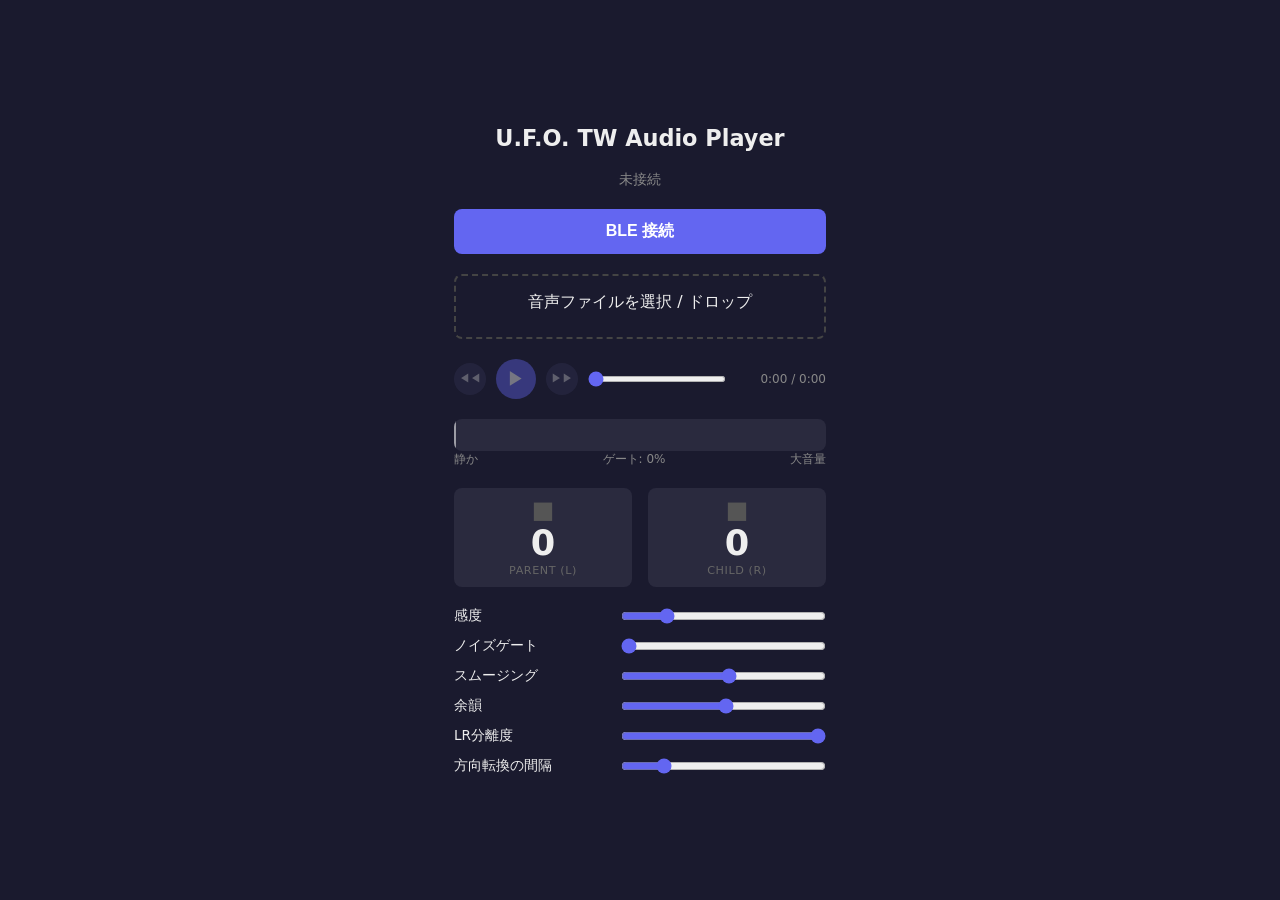
==== index.html @ 6105f5cb "feat: audio-reactive motor control for U.F.O. TW" ====
<!DOCTYPE html>
<html lang="ja">
<head>
<meta charset="UTF-8">
<meta name="viewport" content="width=device-width, initial-scale=1.0">
<title>U.F.O. TW Audio Player</title>
<link rel="stylesheet" href="style.css">
</head>
<body>
<div class="container">
    <h1>U.F.O. TW Audio Player</h1>
    <div class="status" id="status">未接続</div>
    <button class="btn-action btn-connect" id="btnConnect">BLE 接続</button>

    <!-- file picker -->
    <div class="file-area" id="fileArea">
        <span>音声ファイルを選択 / ドロップ</span>
        <span class="file-name" id="fileName"></span>
        <input type="file" id="fileInput" accept="audio/*" multiple>
    </div>

    <!-- player -->
    <div class="player">
        <div class="player-row">
            <button class="btn-round btn-nav" id="btnPrev" disabled>&#9664;&#9664;</button>
            <button class="btn-round btn-play" id="btnPlay" disabled>&#9654;</button>
            <button class="btn-round btn-nav" id="btnNext" disabled>&#9654;&#9654;</button>
            <input type="range" class="seek-bar" id="seekBar" min="0" max="1" step="0.001" value="0">
            <span class="time-label" id="timeLabel">0:00 / 0:00</span>
        </div>
        <ol class="track-list" id="trackList"></ol>
    </div>

    <!-- meter -->
    <div>
        <div class="meter-container">
            <div class="meter-fill" id="meterFill"></div>
            <div class="meter-gate" id="meterGate" style="left: 0%"></div>
        </div>
        <div class="meter-label">
            <span>静か</span>
            <span id="gateLabel">ゲート: 0%</span>
            <span>大音量</span>
        </div>
    </div>

    <!-- motor display (dual) -->
    <div class="motor-display">
        <div class="motor-unit">
            <div class="motor-dir" id="parentDirVis">■</div>
            <div class="motor-speed-val" id="parentSpeedVis">0</div>
            <div class="motor-unit-label">Parent (L)</div>
        </div>
        <div class="motor-unit">
            <div class="motor-dir" id="childDirVis">■</div>
            <div class="motor-speed-val" id="childSpeedVis">0</div>
            <div class="motor-unit-label">Child (R)</div>
        </div>
    </div>

    <div class="controls">
        <label>
            感度
            <input type="range" id="sensitivity" min="1" max="6" step="0.1" value="2">
        </label>
        <label>
            ノイズゲート
            <input type="range" id="gate" min="0" max="30" step="1" value="0">
        </label>
        <label>
            スムージング
            <input type="range" id="smoothing" min="0.8" max="0.99" step="0.005" value="0.9">
        </label>
        <label>
            余韻
            <input type="range" id="sustain" min="0" max="0.98" step="0.01" value="0.5">
        </label>
        <label>
            LR分離度
            <input type="range" id="separation" min="0" max="1" step="0.05" value="1">
        </label>
        <label>
            方向転換の間隔
            <input type="range" id="beatCooldown" min="10" max="120" step="5" value="30">
        </label>
    </div>

</div>

<script type="module" src="app.js"></script>
</body>
</html>
---- style.css ----
:root {
    --color-accent: #6366f1;
    --color-accent-alt: #f472b6;
    --color-success: #4ade80;
    --color-danger: #ef4444;
    --color-panel: #2a2a3e;
    --color-panel-hover: #3a3a5e;
    --color-muted: #888;
    --color-bg: #1a1a2e;
}

* { box-sizing: border-box; margin: 0; padding: 0; }

body {
    font-family: system-ui, sans-serif;
    background: var(--color-bg);
    color: #eee;
    display: flex;
    justify-content: center;
    align-items: center;
    min-height: 100dvh;
}

.container {
    width: min(420px, 90vw);
    display: flex;
    flex-direction: column;
    gap: 20px;
    padding: 24px;
}

h1 { font-size: 1.4rem; text-align: center; }

.status {
    text-align: center;
    font-size: 0.85rem;
    color: var(--color-muted);
}
.status.connected { color: var(--color-success); }

/* ---- file picker ---- */

.file-area {
    display: flex;
    flex-direction: column;
    align-items: center;
    gap: 8px;
    padding: 16px;
    border: 2px dashed #444;
    border-radius: 8px;
    cursor: pointer;
    transition: border-color 0.15s;
}
.file-area:hover,
.file-area.dragover { border-color: var(--color-accent); }
.file-area input { display: none; }
.file-name { font-size: 0.85rem; color: #aaa; }

/* ---- player ---- */

.player { display: flex; flex-direction: column; gap: 8px; }

.player-row {
    display: flex;
    align-items: center;
    gap: 10px;
}

.btn-round {
    border-radius: 50%;
    border: none;
    color: #fff;
    cursor: pointer;
    flex-shrink: 0;
    display: flex;
    align-items: center;
    justify-content: center;
}
.btn-round:disabled { opacity: 0.4; cursor: not-allowed; }

.btn-play {
    width: 40px; height: 40px;
    background: var(--color-accent);
    font-size: 1.1rem;
}

.btn-nav {
    width: 32px; height: 32px;
    background: var(--color-panel-hover);
    font-size: 0.7rem;
}
.btn-nav:disabled { opacity: 0.3; }

.seek-bar {
    flex: 1;
    accent-color: var(--color-accent);
    height: 6px;
}

.time-label {
    font-size: 0.75rem;
    color: var(--color-muted);
    font-variant-numeric: tabular-nums;
    min-width: 90px;
    text-align: right;
}

.track-list {
    list-style: none;
    max-height: 120px;
    overflow-y: auto;
    border-radius: 6px;
    background: var(--color-panel);
}
.track-list:empty { display: none; }
.track-list li {
    padding: 6px 10px;
    font-size: 0.8rem;
    color: #aaa;
    cursor: pointer;
    border-bottom: 1px solid #333;
}
.track-list li:last-child { border-bottom: none; }
.track-list li:hover { background: var(--color-panel-hover); }
.track-list li.active { color: #fff; background: var(--color-accent); }

/* ---- meter ---- */

.meter-container {
    position: relative;
    height: 32px;
    background: var(--color-panel);
    border-radius: 8px;
    overflow: hidden;
}

.meter-fill {
    height: 100%;
    width: 0%;
    background: linear-gradient(90deg, #22c55e, #eab308, var(--color-danger));
    border-radius: 8px;
    transition: width 60ms linear;
}

.meter-gate {
    position: absolute;
    top: 0; bottom: 0;
    width: 2px;
    background: #fff8;
}

.meter-label {
    display: flex;
    justify-content: space-between;
    font-size: 0.75rem;
    color: var(--color-muted);
}

/* ---- motor display ---- */

.motor-display {
    display: flex;
    justify-content: center;
    gap: 16px;
}

.motor-unit {
    text-align: center;
    flex: 1;
    padding: 10px 8px;
    background: var(--color-panel);
    border-radius: 8px;
}

.motor-dir {
    font-size: 1.5rem;
    line-height: 1;
    color: #555;
    transition: color 0.12s;
}
.motor-dir.cw  { color: var(--color-accent); }
.motor-dir.ccw { color: var(--color-accent-alt); }

.motor-speed-val {
    font-size: 2.2rem;
    font-weight: bold;
    font-variant-numeric: tabular-nums;
    line-height: 1.2;
}

.motor-unit-label {
    font-size: 0.7rem;
    color: #666;
    text-transform: uppercase;
    letter-spacing: 0.05em;
}

/* ---- controls ---- */

.controls { display: flex; flex-direction: column; gap: 12px; }

.controls label {
    display: flex;
    justify-content: space-between;
    align-items: center;
    font-size: 0.85rem;
}

input[type=range] { width: 55%; accent-color: var(--color-accent); }

/* ---- action button ---- */

button.btn-action {
    padding: 12px;
    border: none;
    border-radius: 8px;
    font-size: 1rem;
    font-weight: 600;
    cursor: pointer;
    transition: opacity 0.15s;
}
button.btn-action:active { opacity: 0.8; }

.btn-connect { background: var(--color-accent); color: #fff; }
.btn-connect.active { background: var(--color-danger); }

button.btn-action:disabled { opacity: 0.4; cursor: not-allowed; }
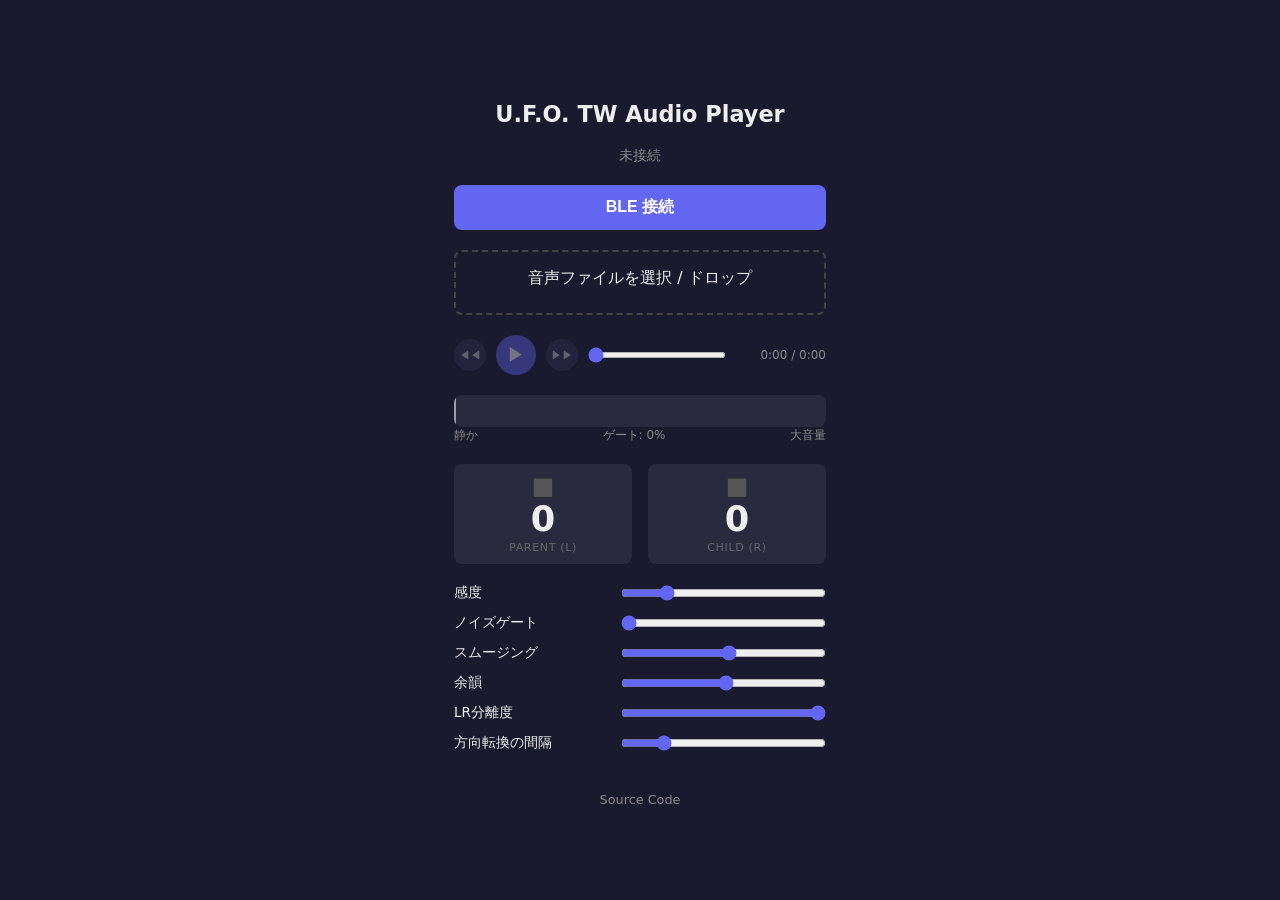
==== commit e6d19b98: "feat: add footer with source code link and style adjustments" ====
--- a/index.html
+++ b/index.html
@@ -4,6 +4,23 @@
 <meta charset="UTF-8">
 <meta name="viewport" content="width=device-width, initial-scale=1.0">
 <title>U.F.O. TW Audio Player</title>
+<meta name="description" content="音声ファイルを解析し、BLE 経由で U.F.O. TW のモーターをリアクティブに制御する Web アプリ">
+<!-- OGP -->
+<meta property="og:type" content="website">
+<meta property="og:title" content="U.F.O. TW Audio Player">
+<meta property="og:description" content="音声ファイルを解析し、BLE 経由で U.F.O. TW のモーターをリアクティブに制御する Web アプリ">
+<meta property="og:url" content="https://nerahikada.github.io/ufo-tw-audio-reactive/">
+<meta property="og:image" content="https://nerahikada.github.io/ufo-tw-audio-reactive/assets/og-image.png">
+<meta property="og:image:width" content="1200">
+<meta property="og:image:height" content="630">
+<meta property="og:image:type" content="image/png">
+<meta property="og:site_name" content="U.F.O. TW Audio Player">
+<meta property="og:locale" content="ja_JP">
+<!-- Twitter Card -->
+<meta name="twitter:card" content="summary_large_image">
+<meta name="twitter:title" content="U.F.O. TW Audio Player">
+<meta name="twitter:description" content="音声ファイルを解析し、BLE 経由で U.F.O. TW のモーターをリアクティブに制御する Web アプリ">
+<meta name="twitter:image" content="https://nerahikada.github.io/ufo-tw-audio-reactive/assets/og-image.png">
 <link rel="stylesheet" href="style.css">
 </head>
 <body>
@@ -87,6 +104,11 @@
 
 </div>
 
+<footer class="footer">
+    <a href="https://github.com/Nerahikada/ufo-tw-audio-reactive" target="_blank" rel="noopener noreferrer">Source Code</a>
+</footer>
+
+<script>if(location.hostname==='nerahikada.github.io'){const s=document.createElement('script');s.async=true;s.src='https://www.googletagmanager.com/gtag/js?id=G-TZDD51JQSV';document.head.appendChild(s);window.dataLayer=window.dataLayer||[];function gtag(){dataLayer.push(arguments)}gtag('js',new Date());gtag('config','G-TZDD51JQSV')}</script>
 <script type="module" src="app.js"></script>
 </body>
 </html>
--- a/style.css
+++ b/style.css
@@ -16,6 +16,7 @@
     background: var(--color-bg);
     color: #eee;
     display: flex;
+    flex-direction: column;
     justify-content: center;
     align-items: center;
     min-height: 100dvh;
@@ -225,3 +226,20 @@
 .btn-connect.active { background: var(--color-danger); }
 
 button.btn-action:disabled { opacity: 0.4; cursor: not-allowed; }
+
+/* ---- footer ---- */
+
+.footer {
+    text-align: center;
+    padding: 16px 0;
+    font-size: 0.8rem;
+    color: var(--color-muted);
+}
+
+.footer a {
+    color: var(--color-muted);
+    text-decoration: none;
+    transition: color 0.15s;
+}
+
+.footer a:hover { color: #eee; }
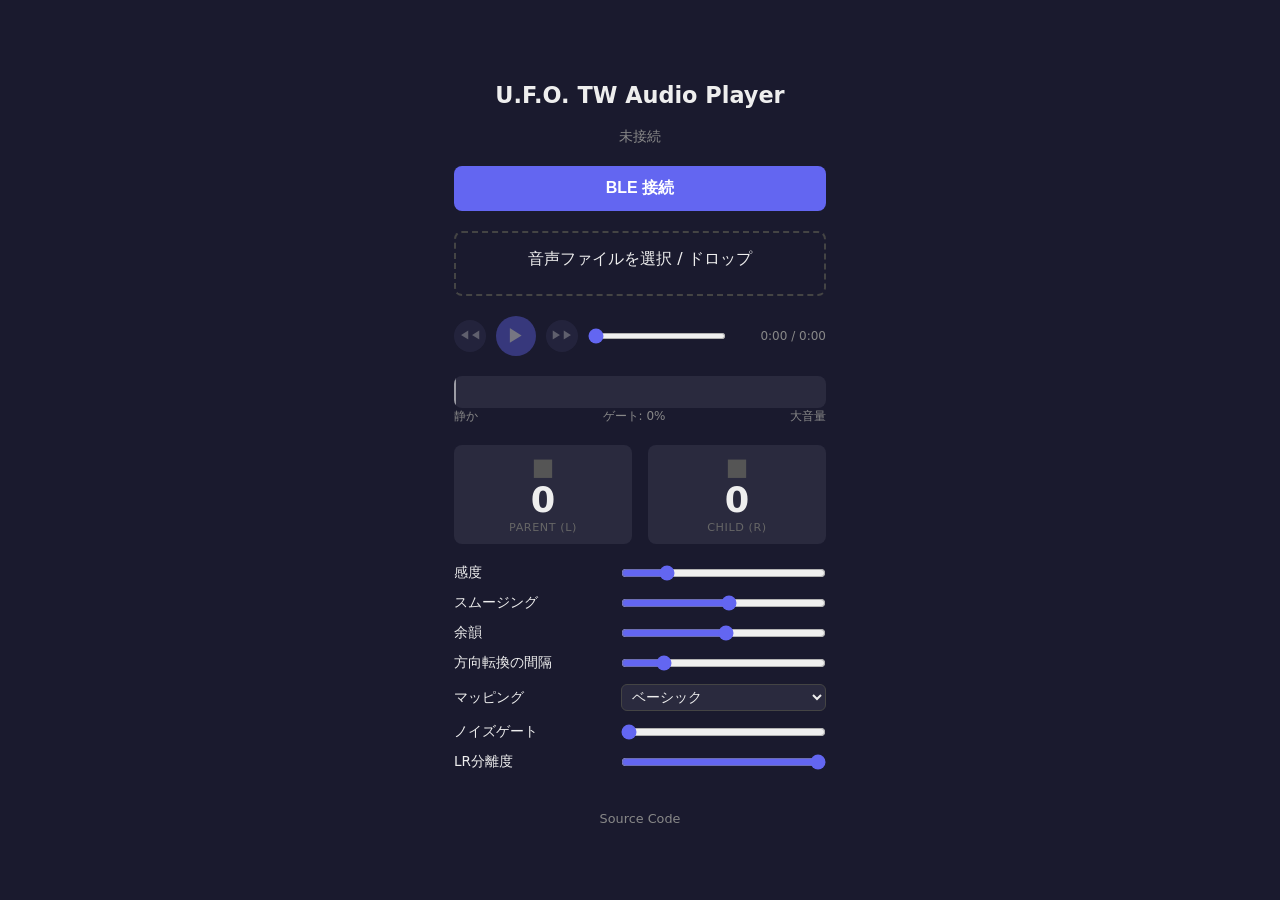
==== commit 0679394e: "refactor: introduce MappingPolicy pattern for motor control Extract hardcoded audio-to-motor mapping" ====
--- a/index.html
+++ b/index.html
@@ -56,7 +56,7 @@
         </div>
         <div class="meter-label">
             <span>静か</span>
-            <span id="gateLabel">ゲート: 0%</span>
+            <span id="gateLabel"></span>
             <span>大音量</span>
         </div>
     </div>
@@ -81,10 +81,6 @@
             <input type="range" id="sensitivity" min="1" max="6" step="0.1" value="2">
         </label>
         <label>
-            ノイズゲート
-            <input type="range" id="gate" min="0" max="30" step="1" value="0">
-        </label>
-        <label>
             スムージング
             <input type="range" id="smoothing" min="0.8" max="0.99" step="0.005" value="0.9">
         </label>
@@ -93,13 +89,14 @@
             <input type="range" id="sustain" min="0" max="0.98" step="0.01" value="0.5">
         </label>
         <label>
-            LR分離度
-            <input type="range" id="separation" min="0" max="1" step="0.05" value="1">
-        </label>
-        <label>
             方向転換の間隔
             <input type="range" id="beatCooldown" min="10" max="120" step="5" value="30">
         </label>
+        <label>
+            マッピング
+            <select id="policySelect"></select>
+        </label>
+        <div id="policyControls"></div>
     </div>
 
 </div>
--- a/style.css
+++ b/style.css
@@ -209,6 +209,19 @@
 
 input[type=range] { width: 55%; accent-color: var(--color-accent); }
 
+select {
+    width: 55%;
+    padding: 4px 6px;
+    border: 1px solid #444;
+    border-radius: 6px;
+    background: var(--color-panel);
+    color: #eee;
+    font-size: 0.85rem;
+    accent-color: var(--color-accent);
+}
+
+#policyControls { display: contents; }
+
 /* ---- action button ---- */
 
 button.btn-action {
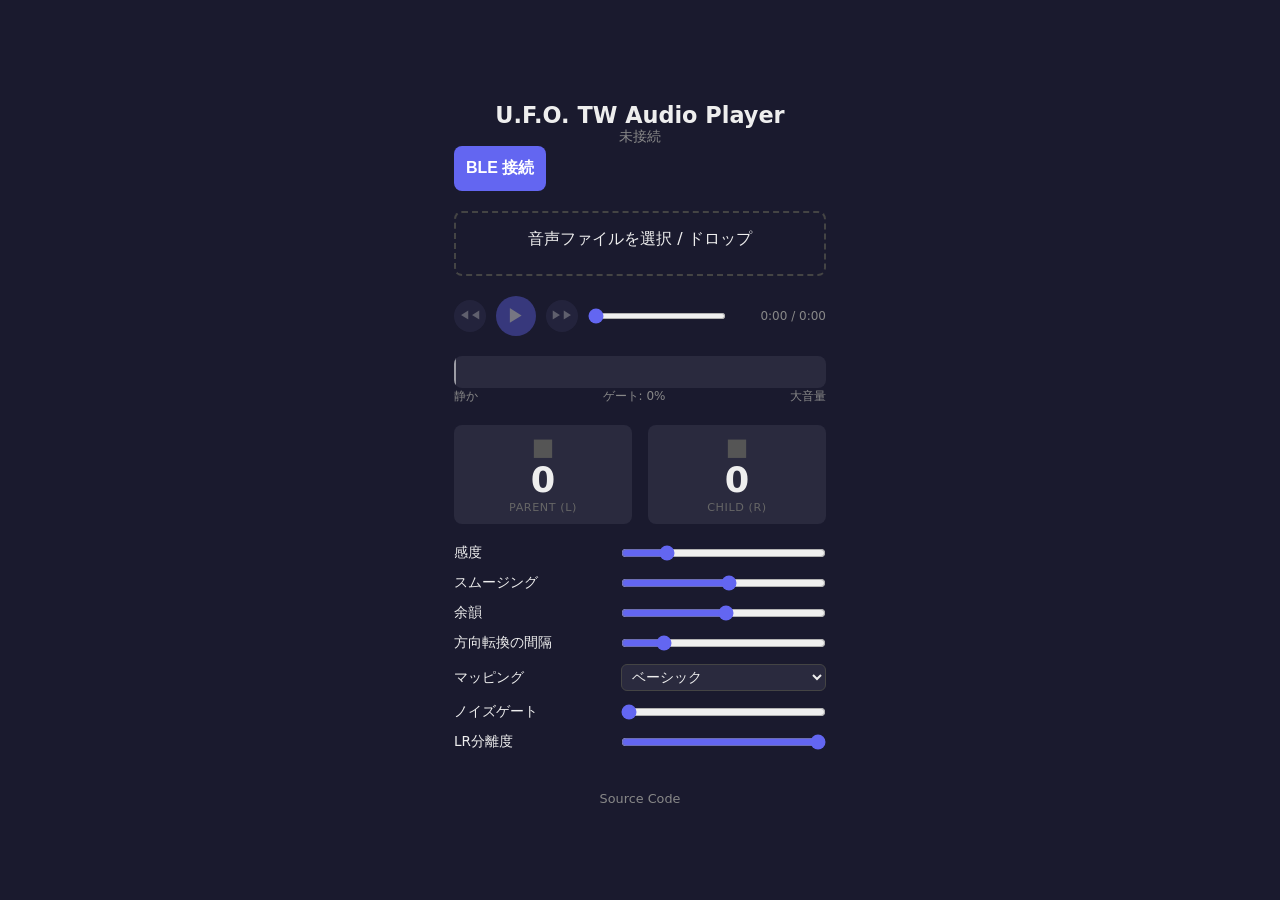
==== commit 612da0c0: "refactor: wrap header elements for desktop inline layout" ====
--- a/index.html
+++ b/index.html
@@ -25,9 +25,13 @@
 </head>
 <body>
 <div class="container">
-    <h1>U.F.O. TW Audio Player</h1>
-    <div class="status" id="status">未接続</div>
-    <button class="btn-action btn-connect" id="btnConnect">BLE 接続</button>
+    <div class="header">
+        <h1>U.F.O. TW Audio Player</h1>
+        <div class="header-end">
+            <div class="status" id="status">未接続</div>
+            <button class="btn-action btn-connect" id="btnConnect">BLE 接続</button>
+        </div>
+    </div>
 
     <!-- file picker -->
     <div class="file-area" id="fileArea">
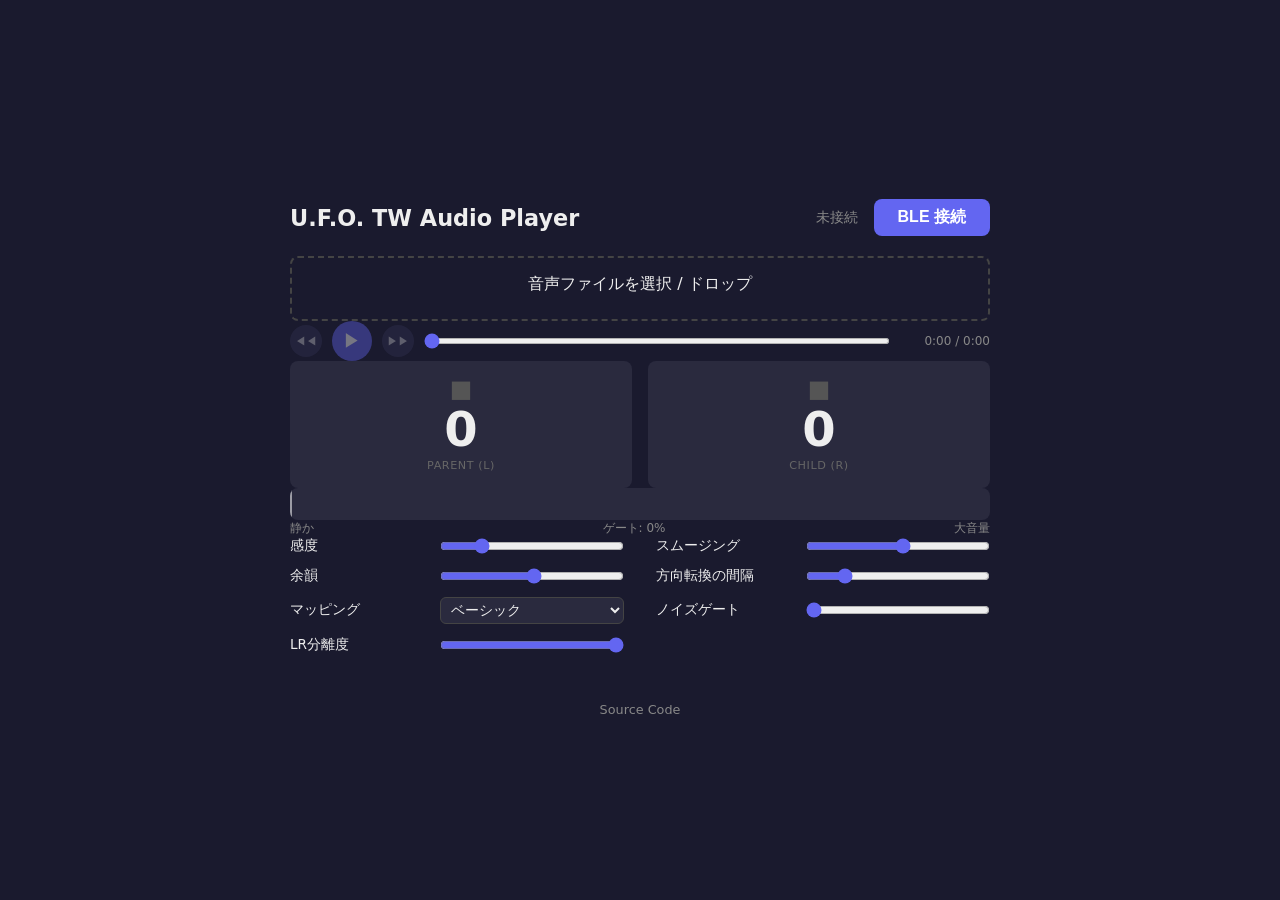
==== commit 2e2e54f6: "refactor: group sections into source and dashboard panels" ====
--- a/index.html
+++ b/index.html
@@ -33,74 +33,82 @@
         </div>
     </div>
 
-    <!-- file picker -->
-    <div class="file-area" id="fileArea">
-        <span>音声ファイルを選択 / ドロップ</span>
-        <span class="file-name" id="fileName"></span>
-        <input type="file" id="fileInput" accept="audio/*" multiple>
-    </div>
+    <div class="main-content">
+    <!-- panel: audio source -->
+    <div class="panel-source">
+        <!-- file picker -->
+        <div class="file-area" id="fileArea">
+            <span>音声ファイルを選択 / ドロップ</span>
+            <span class="file-name" id="fileName"></span>
+            <input type="file" id="fileInput" accept="audio/*" multiple>
+        </div>
 
-    <!-- player -->
-    <div class="player">
-        <div class="player-row">
-            <button class="btn-round btn-nav" id="btnPrev" disabled>&#9664;&#9664;</button>
-            <button class="btn-round btn-play" id="btnPlay" disabled>&#9654;</button>
-            <button class="btn-round btn-nav" id="btnNext" disabled>&#9654;&#9654;</button>
-            <input type="range" class="seek-bar" id="seekBar" min="0" max="1" step="0.001" value="0">
-            <span class="time-label" id="timeLabel">0:00 / 0:00</span>
-        </div>
-        <ol class="track-list" id="trackList"></ol>
-    </div>
-
-    <!-- meter -->
-    <div>
-        <div class="meter-container">
-            <div class="meter-fill" id="meterFill"></div>
-            <div class="meter-gate" id="meterGate" style="left: 0%"></div>
-        </div>
-        <div class="meter-label">
-            <span>静か</span>
-            <span id="gateLabel"></span>
-            <span>大音量</span>
+        <!-- player -->
+        <div class="player">
+            <div class="player-row">
+                <button class="btn-round btn-nav" id="btnPrev" disabled>&#9664;&#9664;</button>
+                <button class="btn-round btn-play" id="btnPlay" disabled>&#9654;</button>
+                <button class="btn-round btn-nav" id="btnNext" disabled>&#9654;&#9654;</button>
+                <input type="range" class="seek-bar" id="seekBar" min="0" max="1" step="0.001" value="0">
+                <span class="time-label" id="timeLabel">0:00 / 0:00</span>
+            </div>
+            <ol class="track-list" id="trackList"></ol>
         </div>
     </div>
 
-    <!-- motor display (dual) -->
-    <div class="motor-display">
-        <div class="motor-unit">
-            <div class="motor-dir" id="parentDirVis">■</div>
-            <div class="motor-speed-val" id="parentSpeedVis">0</div>
-            <div class="motor-unit-label">Parent (L)</div>
+    <!-- panel: dashboard -->
+    <div class="panel-dashboard">
+        <!-- motor display (dual) -->
+        <div class="motor-display">
+            <div class="motor-unit">
+                <div class="motor-dir" id="parentDirVis">■</div>
+                <div class="motor-speed-val" id="parentSpeedVis">0</div>
+                <div class="motor-unit-label">Parent (L)</div>
+            </div>
+            <div class="motor-unit">
+                <div class="motor-dir" id="childDirVis">■</div>
+                <div class="motor-speed-val" id="childSpeedVis">0</div>
+                <div class="motor-unit-label">Child (R)</div>
+            </div>
         </div>
-        <div class="motor-unit">
-            <div class="motor-dir" id="childDirVis">■</div>
-            <div class="motor-speed-val" id="childSpeedVis">0</div>
-            <div class="motor-unit-label">Child (R)</div>
+
+        <!-- meter -->
+        <div>
+            <div class="meter-container">
+                <div class="meter-fill" id="meterFill"></div>
+                <div class="meter-gate" id="meterGate" style="left: 0%"></div>
+            </div>
+            <div class="meter-label">
+                <span>静か</span>
+                <span id="gateLabel"></span>
+                <span>大音量</span>
+            </div>
+        </div>
+
+        <div class="controls">
+            <label>
+                感度
+                <input type="range" id="sensitivity" min="1" max="6" step="0.1" value="2">
+            </label>
+            <label>
+                スムージング
+                <input type="range" id="smoothing" min="0.8" max="0.99" step="0.005" value="0.9">
+            </label>
+            <label>
+                余韻
+                <input type="range" id="sustain" min="0" max="0.98" step="0.01" value="0.5">
+            </label>
+            <label>
+                方向転換の間隔
+                <input type="range" id="beatCooldown" min="10" max="120" step="5" value="30">
+            </label>
+            <label>
+                マッピング
+                <select id="policySelect"></select>
+            </label>
+            <div id="policyControls"></div>
         </div>
     </div>
-
-    <div class="controls">
-        <label>
-            感度
-            <input type="range" id="sensitivity" min="1" max="6" step="0.1" value="2">
-        </label>
-        <label>
-            スムージング
-            <input type="range" id="smoothing" min="0.8" max="0.99" step="0.005" value="0.9">
-        </label>
-        <label>
-            余韻
-            <input type="range" id="sustain" min="0" max="0.98" step="0.01" value="0.5">
-        </label>
-        <label>
-            方向転換の間隔
-            <input type="range" id="beatCooldown" min="10" max="120" step="5" value="30">
-        </label>
-        <label>
-            マッピング
-            <select id="policySelect"></select>
-        </label>
-        <div id="policyControls"></div>
     </div>
 
 </div>
--- a/style.css
+++ b/style.css
@@ -32,6 +32,21 @@
 
 h1 { font-size: 1.4rem; text-align: center; }
 
+.header {
+    display: flex;
+    flex-direction: column;
+    align-items: center;
+    gap: 12px;
+}
+
+.header-end {
+    display: flex;
+    flex-direction: column;
+    align-items: center;
+    gap: 12px;
+    width: 100%;
+}
+
 .status {
     text-align: center;
     font-size: 0.85rem;
@@ -256,3 +271,46 @@
 }
 
 .footer a:hover { color: #eee; }
+
+/* ---- desktop ---- */
+
+@media (min-width: 768px) {
+    .container {
+        width: min(780px, 90vw);
+        padding: 32px 40px;
+    }
+
+    .header {
+        flex-direction: row;
+        justify-content: space-between;
+        align-items: center;
+    }
+
+    .header-end {
+        flex-direction: row;
+        width: auto;
+        gap: 16px;
+    }
+
+    .header-end .btn-connect {
+        padding: 8px 24px;
+    }
+
+    .controls {
+        display: grid;
+        grid-template-columns: 1fr 1fr;
+        gap: 12px 32px;
+    }
+
+    .track-list {
+        max-height: 200px;
+    }
+
+    .motor-unit {
+        padding: 16px 12px;
+    }
+
+    .motor-speed-val {
+        font-size: 3rem;
+    }
+}
